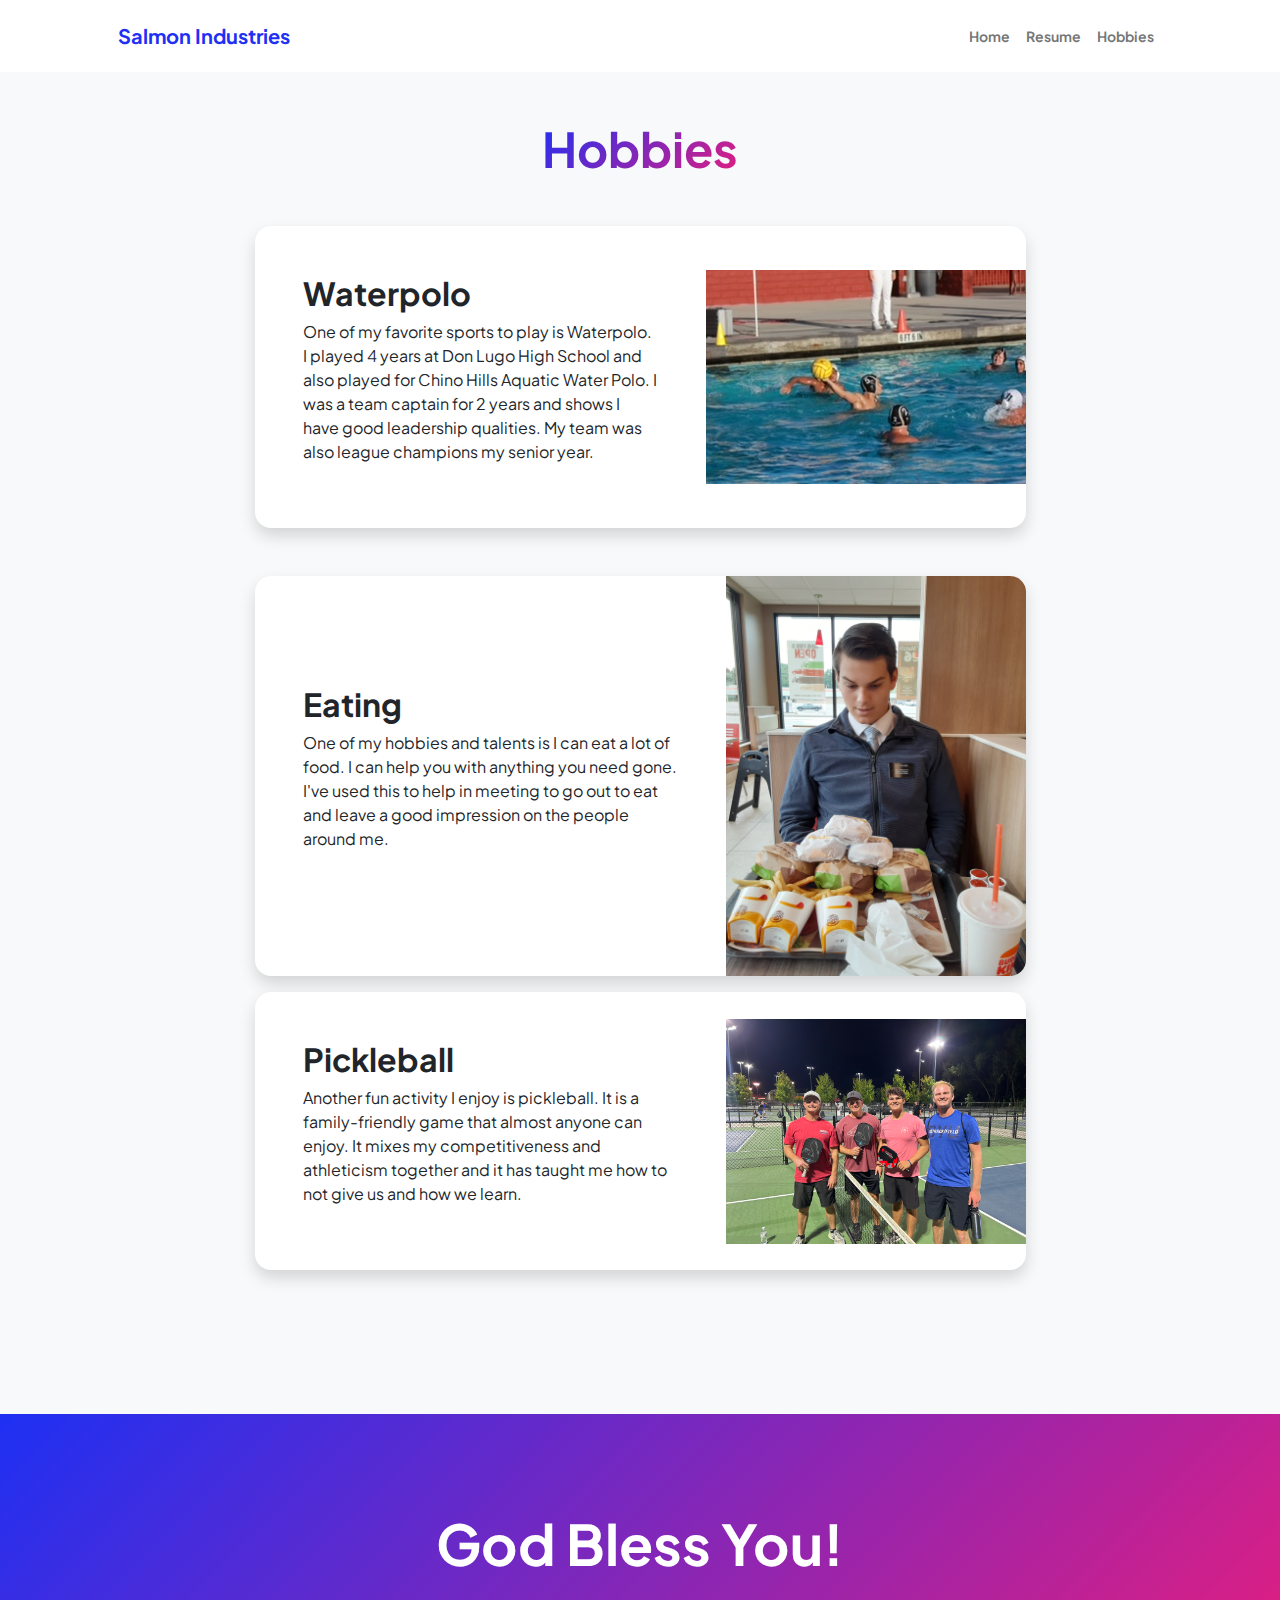
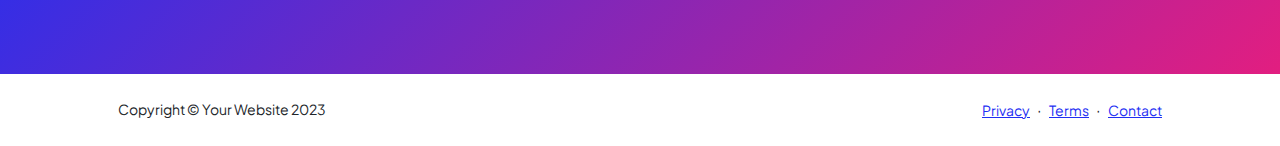
==== projects.html @ 01c89f80 "Add files via upload" ====
<!DOCTYPE html>
<html lang="en">
    <head>
        <meta charset="utf-8" />
        <meta name="viewport" content="width=device-width, initial-scale=1, shrink-to-fit=no" />
        <meta name="description" content="" />
        <meta name="author" content="" />
        <title>Modern Business - Start Bootstrap Template</title>
        <!-- Favicon-->
        <link rel="icon" type="image/x-icon" href="assets/favicon.ico" />
        <!-- Custom Google font-->
        <link rel="preconnect" href="https://fonts.googleapis.com" />
        <link rel="preconnect" href="https://fonts.gstatic.com" crossorigin />
        <link href="https://fonts.googleapis.com/css2?family=Plus+Jakarta+Sans:wght@100;200;300;400;500;600;700;800;900&amp;display=swap" rel="stylesheet" />
        <!-- Bootstrap icons-->
        <link href="https://cdn.jsdelivr.net/npm/bootstrap-icons@1.8.1/font/bootstrap-icons.css" rel="stylesheet" />
        <!-- Core theme CSS (includes Bootstrap)-->
        <link href="css/styles.css" rel="stylesheet" />
    </head>
    <body class="d-flex flex-column h-100 bg-light">
        <main class="flex-shrink-0">
            <!-- Navigation-->
            <nav class="navbar navbar-expand-lg navbar-light bg-white py-3">
                <div class="container px-5">
                    <a class="navbar-brand" href="index.html"><span class="fw-bolder text-primary">Salmon Industries</span></a>
                    <button class="navbar-toggler" type="button" data-bs-toggle="collapse" data-bs-target="#navbarSupportedContent" aria-controls="navbarSupportedContent" aria-expanded="false" aria-label="Toggle navigation"><span class="navbar-toggler-icon"></span></button>
                    <div class="collapse navbar-collapse" id="navbarSupportedContent">
                        <ul class="navbar-nav ms-auto mb-2 mb-lg-0 small fw-bolder">
                            <li class="nav-item"><a class="nav-link" href="index.html">Home</a></li>
                            <li class="nav-item"><a class="nav-link" href="resume.html">Resume</a></li>
                            <li class="nav-item"><a class="nav-link" href="projects.html">Hobbies</a></li>
                        </ul>
                    </div>
                </div>
            </nav>
            <!-- Projects Section-->
            <section class="py-5">
                <div class="container px-5 mb-5">
                    <div class="text-center mb-5">
                        <h1 class="display-5 fw-bolder mb-0"><span class="text-gradient d-inline">Hobbies</span></h1>
                    </div>
                    <div class="row gx-5 justify-content-center">
                        <div class="col-lg-11 col-xl-9 col-xxl-8">
                            <!-- Project Card 1-->
                            <div class="card overflow-hidden shadow rounded-4 border-0 mb-5">
                                <div class="card-body p-0">
                                    <div class="d-flex align-items-center">
                                        <div class="p-5">
                                            <h2 class="fw-bolder">Waterpolo</h2>
                                            <p>One of my favorite sports to play is Waterpolo. I played 4 years at Don Lugo High School and also played for Chino Hills Aquatic Water Polo. I was a team captain for 2 years and shows I have good leadership qualities. My team was also league champions my senior year.</p>
                                        </div>
                                        <img class="img-fluid" src="assets/IMG_5615.JPG" alt="..." />
                                    </div>
                                </div>
                            </div>
                            <!-- Project Card 2-->
                            <div class="card overflow-hidden shadow rounded-4 border-0">
                                <div class="card-body p-0">
                                    <div class="d-flex align-items-center">
                                        <div class="p-5">
                                            <h2 class="fw-bolder">Eating</h2>
                                            <p>One of my hobbies and talents is I can eat a lot of food. I can help you with anything you need gone. I've used this to help in meeting to go out to eat and leave a good impression on the people around me.</p>
                                        </div>
                                        <img class="img-fluid" src="assets/20210928_120949_Original.jpg" alt="..." width="300"/>
                                    </div>
                                </div>
                            </div> 
                            <div>
                                <blockquote>        
                                    
                                </blockquote>
                            </div>
                    <!-- Project Card 3 -->
                    <div class="card overflow-hidden shadow rounded-4 border-0 mb-5">
                        <div class="card-body p-0">
                            <div class="d-flex align-items-center">
                                <div class="p-5">
                                    <h2 class="fw-bolder">Pickleball</h2>
                                    <p>Another fun activity I enjoy is pickleball. It is a family-friendly game that almost anyone can enjoy. It mixes my competitiveness and athleticism together and it has taught me how to not give us and how we learn.</p>
                                </div>
                                <img class="img-fluid" src="assets/IMG_1333.jpg" alt="..." width="300"/>
                            </div>
                        </div>
                    </div>
                </div>
            </section>
            <!-- Call to action section-->
            <section class="py-5 bg-gradient-primary-to-secondary text-white">
                <div class="container px-5 my-5">
                    <div class="text-center">
                        <h2 class="display-4 fw-bolder mb-4">God Bless You!</h2>
                    </div>
                </div>
            </section>
        </main>
        <!-- Footer-->
        <footer class="bg-white py-4 mt-auto">
            <div class="container px-5">
                <div class="row align-items-center justify-content-between flex-column flex-sm-row">
                    <div class="col-auto"><div class="small m-0">Copyright &copy; Your Website 2023</div></div>
                    <div class="col-auto">
                        <a class="small" href="#!">Privacy</a>
                        <span class="mx-1">&middot;</span>
                        <a class="small" href="#!">Terms</a>
                        <span class="mx-1">&middot;</span>
                        <a class="small" href="#!">Contact</a>
                    </div>
                </div>
            </div>
        </footer>
        <!-- Bootstrap core JS-->
        <script src="https://cdn.jsdelivr.net/npm/bootstrap@5.2.3/dist/js/bootstrap.bundle.min.js"></script>
        <!-- Core theme JS-->
        <script src="js/scripts.js"></script>
    </body>
</html>
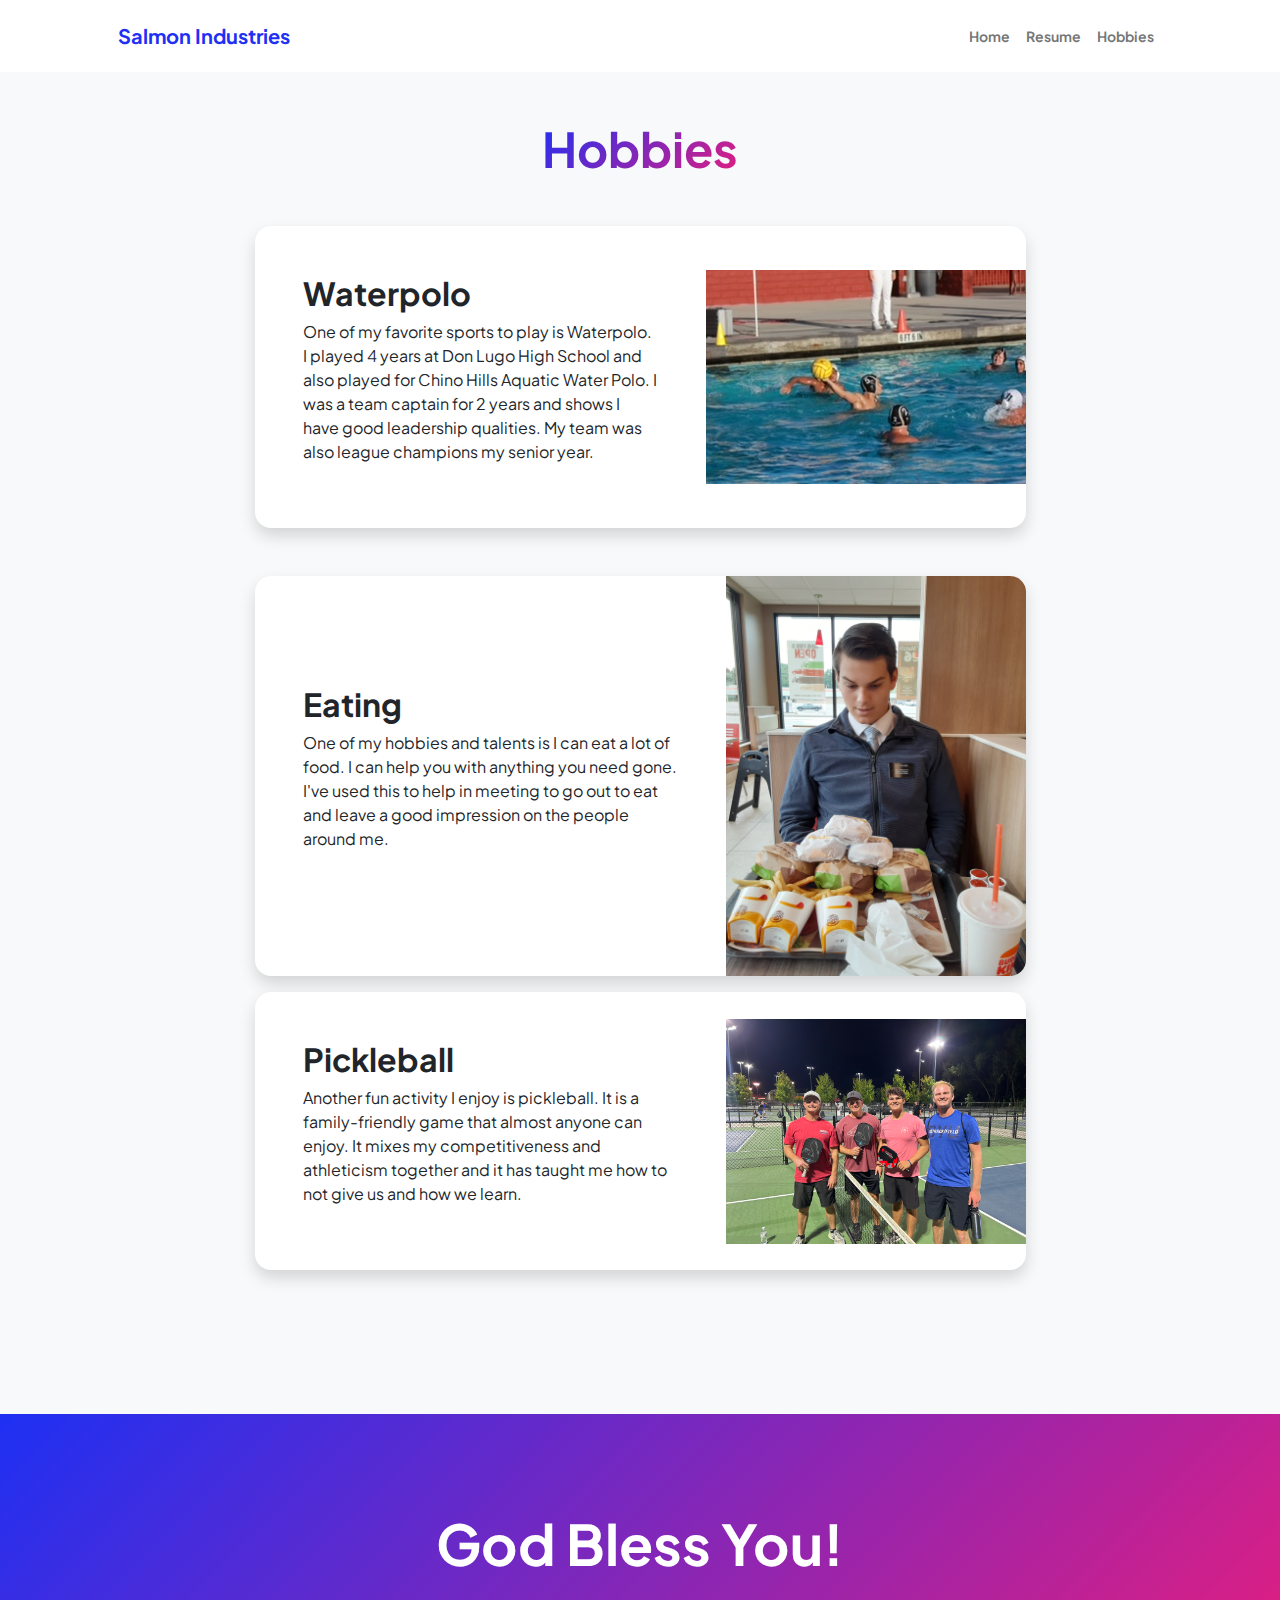
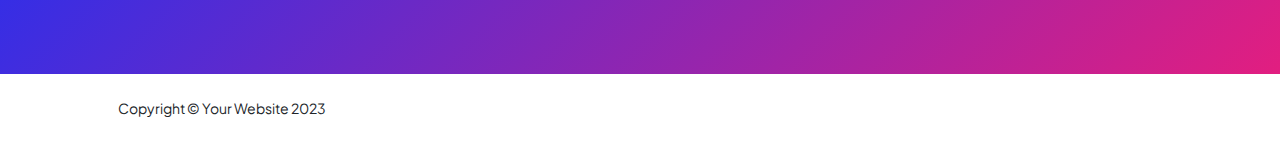
==== commit 22f5f3e4: "Add files via upload" ====
--- a/projects.html
+++ b/projects.html
@@ -66,8 +66,7 @@
                                 </div>
                             </div> 
                             <div>
-                                <blockquote>        
-                                    
+                                <blockquote> 
                                 </blockquote>
                             </div>
                     <!-- Project Card 3 -->
@@ -99,11 +98,7 @@
                 <div class="row align-items-center justify-content-between flex-column flex-sm-row">
                     <div class="col-auto"><div class="small m-0">Copyright &copy; Your Website 2023</div></div>
                     <div class="col-auto">
-                        <a class="small" href="#!">Privacy</a>
-                        <span class="mx-1">&middot;</span>
-                        <a class="small" href="#!">Terms</a>
-                        <span class="mx-1">&middot;</span>
-                        <a class="small" href="#!">Contact</a>
+
                     </div>
                 </div>
             </div>
